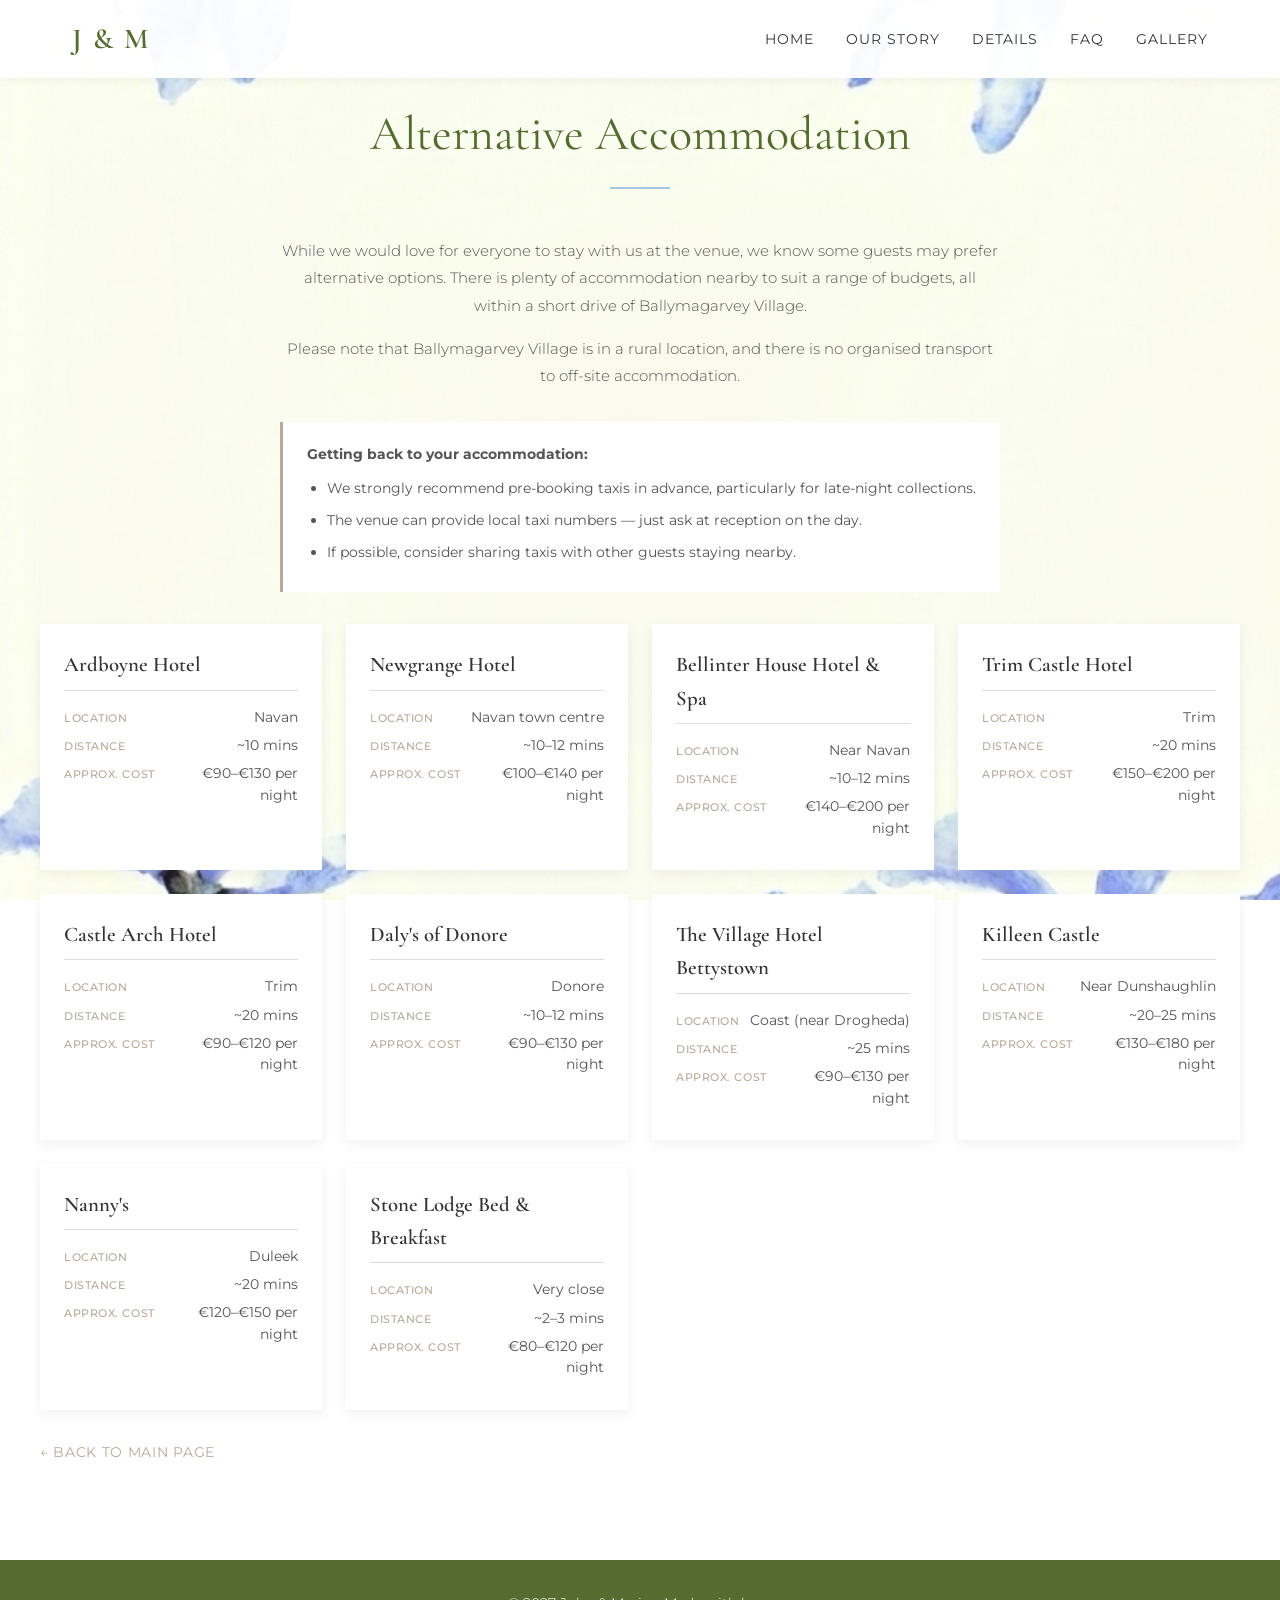
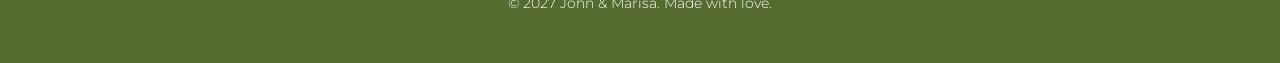
==== alternative-accommodation.html @ 8f93938e "added alternative accommodations page and populated gallery" ====
<!DOCTYPE html>
<html lang="en">

<head>
    <meta charset="UTF-8">
    <meta name="viewport" content="width=device-width, initial-scale=1.0">
    <title>Alternative Accommodation | John & Marisa</title>
    <link rel="preconnect" href="https://fonts.googleapis.com">
    <link rel="preconnect" href="https://fonts.gstatic.com" crossorigin>
    <link
        href="https://fonts.googleapis.com/css2?family=Cormorant+Garamond:ital,wght@0,300;0,400;0,600;1,400&family=Montserrat:wght@300;400;500&display=swap"
        rel="stylesheet">
    <link rel="stylesheet" href="styles.css">
    <style>
        .accom-intro {
            max-width: 720px;
            margin: 0 auto 1rem;
            text-align: center;
            line-height: 1.8;
            color: var(--text, #555);
            font-family: 'Montserrat', sans-serif;
            font-size: 0.95rem;
        }

        .taxi-notice {
            background: var(--white, #fff);
            border-left: 3px solid var(--primary, #b8a99a);
            padding: 1.25rem 1.5rem;
            margin: 2rem auto;
            max-width: 720px;
            font-family: 'Montserrat', sans-serif;
            font-size: 0.9rem;
            color: var(--text, #555);
            line-height: 1.8;
        }

        .taxi-notice ul {
            margin: 0.5rem 0 0 1.25rem;
            padding: 0;
        }

        .taxi-notice li {
            margin-bottom: 0.4rem;
        }

        .accom-grid {
            display: grid;
            grid-template-columns: repeat(auto-fill, minmax(260px, 1fr));
            gap: 1.5rem;
            margin-top: 2rem;
        }

        .accom-card {
            background: var(--white, #fff);
            padding: 1.5rem;
            box-shadow: 0 4px 12px rgba(0, 0, 0, 0.06);
            transition: transform 0.3s ease, box-shadow 0.3s ease;
        }

        .accom-card:hover {
            transform: translateY(-5px);
            box-shadow: 0 10px 20px rgba(0, 0, 0, 0.05);
        }

        .accom-card h3 {
            font-family: 'Cormorant Garamond', serif;
            font-size: 1.3rem;
            font-weight: 600;
            color: var(--dark, #333);
            margin: 0 0 1rem;
            padding-bottom: 0.5rem;
            border-bottom: 1px solid rgba(184, 169, 154, 0.4);
        }

        .accom-card .accom-row {
            display: flex;
            justify-content: space-between;
            align-items: baseline;
            font-family: 'Montserrat', sans-serif;
            font-size: 0.85rem;
            color: var(--text, #555);
            margin-bottom: 0.4rem;
        }

        .accom-card .accom-label {
            font-weight: 500;
            color: var(--primary, #b8a99a);
            text-transform: uppercase;
            font-size: 0.7rem;
            letter-spacing: 0.05em;
            margin-right: 0.5rem;
            white-space: nowrap;
        }

        .accom-card .accom-value {
            text-align: right;
        }

        .back-link {
            display: inline-block;
            margin-top: 2rem;
            font-family: 'Montserrat', sans-serif;
            font-size: 0.85rem;
            color: var(--primary, #b8a99a);
            text-decoration: none;
            letter-spacing: 0.05em;
            text-transform: uppercase;
        }

        .back-link:hover {
            text-decoration: underline;
        }
    </style>
</head>

<body>
    <nav id="navbar">
        <div class="nav-container">
            <a href="index.html" class="logo">J & M</a>
            <ul class="nav-links">
                <li><a href="index.html#home">Home</a></li>
                <li><a href="index.html#story">Our Story</a></li>
                <li><a href="index.html#details">Details</a></li>
                <li><a href="index.html#faq">FAQ</a></li>
                <li><a href="index.html#gallery">Gallery</a></li>
            </ul>
            <div class="hamburger">
                <span></span>
                <span></span>
                <span></span>
            </div>
        </div>
    </nav>

    <section class="section">
        <div class="container">
            <h2 class="section-title">Alternative Accommodation</h2>

            <p class="accom-intro">
                While we would love for everyone to stay with us at the venue, we know some guests may prefer
                alternative options. There is plenty of accommodation nearby to suit a range of budgets, all within
                a short drive of Ballymagarvey Village.
            </p>

            <p class="accom-intro">
                Please note that Ballymagarvey Village is in a rural location, and there is no organised transport
                to off-site accommodation.
            </p>

            <div class="taxi-notice">
                <strong>Getting back to your accommodation:</strong>
                <ul>
                    <li>We strongly recommend pre-booking taxis in advance, particularly for late-night collections.</li>
                    <li>The venue can provide local taxi numbers — just ask at reception on the day.</li>
                    <li>If possible, consider sharing taxis with other guests staying nearby.</li>
                </ul>
            </div>

            <div class="accom-grid">

                <div class="accom-card">
                    <h3>Ardboyne Hotel</h3>
                    <div class="accom-row"><span class="accom-label">Location</span><span class="accom-value">Navan</span></div>
                    <div class="accom-row"><span class="accom-label">Distance</span><span class="accom-value">~10 mins</span></div>
                    <div class="accom-row"><span class="accom-label">Approx. Cost</span><span class="accom-value">€90–€130 per night</span></div>
                </div>

                <div class="accom-card">
                    <h3>Newgrange Hotel</h3>
                    <div class="accom-row"><span class="accom-label">Location</span><span class="accom-value">Navan town centre</span></div>
                    <div class="accom-row"><span class="accom-label">Distance</span><span class="accom-value">~10–12 mins</span></div>
                    <div class="accom-row"><span class="accom-label">Approx. Cost</span><span class="accom-value">€100–€140 per night</span></div>
                </div>

                <div class="accom-card">
                    <h3>Bellinter House Hotel &amp; Spa</h3>
                    <div class="accom-row"><span class="accom-label">Location</span><span class="accom-value">Near Navan</span></div>
                    <div class="accom-row"><span class="accom-label">Distance</span><span class="accom-value">~10–12 mins</span></div>
                    <div class="accom-row"><span class="accom-label">Approx. Cost</span><span class="accom-value">€140–€200 per night</span></div>
                </div>

                <div class="accom-card">
                    <h3>Trim Castle Hotel</h3>
                    <div class="accom-row"><span class="accom-label">Location</span><span class="accom-value">Trim</span></div>
                    <div class="accom-row"><span class="accom-label">Distance</span><span class="accom-value">~20 mins</span></div>
                    <div class="accom-row"><span class="accom-label">Approx. Cost</span><span class="accom-value">€150–€200 per night</span></div>
                </div>

                <div class="accom-card">
                    <h3>Castle Arch Hotel</h3>
                    <div class="accom-row"><span class="accom-label">Location</span><span class="accom-value">Trim</span></div>
                    <div class="accom-row"><span class="accom-label">Distance</span><span class="accom-value">~20 mins</span></div>
                    <div class="accom-row"><span class="accom-label">Approx. Cost</span><span class="accom-value">€90–€120 per night</span></div>
                </div>

                <div class="accom-card">
                    <h3>Daly's of Donore</h3>
                    <div class="accom-row"><span class="accom-label">Location</span><span class="accom-value">Donore</span></div>
                    <div class="accom-row"><span class="accom-label">Distance</span><span class="accom-value">~10–12 mins</span></div>
                    <div class="accom-row"><span class="accom-label">Approx. Cost</span><span class="accom-value">€90–€130 per night</span></div>
                </div>

                <div class="accom-card">
                    <h3>The Village Hotel Bettystown</h3>
                    <div class="accom-row"><span class="accom-label">Location</span><span class="accom-value">Coast (near Drogheda)</span></div>
                    <div class="accom-row"><span class="accom-label">Distance</span><span class="accom-value">~25 mins</span></div>
                    <div class="accom-row"><span class="accom-label">Approx. Cost</span><span class="accom-value">€90–€130 per night</span></div>
                </div>

                <div class="accom-card">
                    <h3>Killeen Castle</h3>
                    <div class="accom-row"><span class="accom-label">Location</span><span class="accom-value">Near Dunshaughlin</span></div>
                    <div class="accom-row"><span class="accom-label">Distance</span><span class="accom-value">~20–25 mins</span></div>
                    <div class="accom-row"><span class="accom-label">Approx. Cost</span><span class="accom-value">€130–€180 per night</span></div>
                </div>

                <div class="accom-card">
                    <h3>Nanny's</h3>
                    <div class="accom-row"><span class="accom-label">Location</span><span class="accom-value">Duleek</span></div>
                    <div class="accom-row"><span class="accom-label">Distance</span><span class="accom-value">~20 mins</span></div>
                    <div class="accom-row"><span class="accom-label">Approx. Cost</span><span class="accom-value">€120–€150 per night</span></div>
                </div>

                <div class="accom-card">
                    <h3>Stone Lodge Bed &amp; Breakfast</h3>
                    <div class="accom-row"><span class="accom-label">Location</span><span class="accom-value">Very close</span></div>
                    <div class="accom-row"><span class="accom-label">Distance</span><span class="accom-value">~2–3 mins</span></div>
                    <div class="accom-row"><span class="accom-label">Approx. Cost</span><span class="accom-value">€80–€120 per night</span></div>
                </div>

            </div>

            <a href="index.html" class="back-link">← Back to main page</a>
        </div>
    </section>

    <footer>
        <p>&copy; 2027 John &amp; Marisa. Made with love.</p>
    </footer>

    <script src="script-accommodation.js"></script>
</body>

</html>
---- styles.css ----
:root {
    /* Color Palette - Classic Minimalist */
    --primary-color: #556B2F;
    /* Olive Green */
    --secondary-color: #A4C8E1;
    /* Baby Blue Accent */
    --bg-color: #FFFFFF;
    /* White */
    --bg-alt-color: #F9FAF9;
    /* Very light off-white/green tint for sections */
    --text-color: #333333;
    --text-light: #666666;
    --white: #FFFFFF;

    /* Typography */
    --font-heading: 'Cormorant Garamond', serif;
    --font-body: 'Montserrat', sans-serif;

    /* Spacing */
    --spacing-sm: 1rem;
    --spacing-md: 2rem;
    --spacing-lg: 4rem;
    --container-width: 1200px;
}

* {
    margin: 0;
    padding: 0;
    box-sizing: border-box;
}

html {
    scroll-behavior: smooth;
}

body {
    font-family: var(--font-body);
    color: var(--text-color);
    line-height: 1.6;
    background: linear-gradient(rgba(255, 255, 255, 0.1), rgba(255, 255, 255, 0.1)), url('WeddingBackgroundPortrait.png');
    background-size: cover;
    background-position: center;
    background-attachment: fixed;
}

/* Typography */
h1,
h2,
h3 {
    font-family: var(--font-heading);
    font-weight: 400;
}

h1 {
    font-size: 4rem;
    margin-bottom: 1rem;
    line-height: 1.1;
}

h2.section-title {
    font-size: 3rem;
    text-align: center;
    margin-bottom: 3rem;
    color: var(--primary-color);
    position: relative;
    padding-bottom: 1rem;
}

h2.section-title::after {
    content: '';
    position: absolute;
    bottom: 0;
    left: 50%;
    transform: translateX(-50%);
    width: 60px;
    height: 2px;
    background-color: var(--secondary-color);
}

h3 {
    font-size: 1.5rem;
    margin-bottom: 0.5rem;
    color: var(--primary-color);
}

p {
    margin-bottom: 1rem;
    font-weight: 300;
}

/* Navigation */
#navbar {
    position: fixed;
    top: 0;
    width: 100%;
    background-color: rgba(255, 255, 255, 0.95);
    box-shadow: 0 2px 10px rgba(0, 0, 0, 0.05);
    z-index: 1000;
    padding: 1rem 0;
    transition: all 0.3s ease;
}

.nav-container {
    max-width: var(--container-width);
    margin: 0 auto;
    display: flex;
    justify-content: space-between;
    align-items: center;
    padding: 0 2rem;
}

.logo {
    font-family: var(--font-heading);
    font-size: 1.8rem;
    color: var(--primary-color);
    text-decoration: none;
    font-weight: 600;
    letter-spacing: 2px;
}

.nav-links {
    display: flex;
    list-style: none;
    gap: 2rem;
    align-items: center;
}

.nav-links a {
    text-decoration: none;
    color: var(--text-color);
    font-size: 0.9rem;
    text-transform: uppercase;
    letter-spacing: 1px;
    transition: color 0.3s;
}

.nav-links a:hover {
    color: var(--primary-color);
}

.rsvp-btn {
    background-color: var(--primary-color);
    color: var(--white) !important;
    padding: 0.5rem 1.5rem;
    border-radius: 2px;
    transition: background-color 0.3s;
}

.rsvp-btn:hover {
    background-color: #445525;
}

/* Hero Section */
.hero {
    height: 100vh;
    display: flex;
    align-items: center;
    text-align: center;
    padding-top: 60px;
    background: linear-gradient(rgba(255, 255, 255, 0.1), rgba(255, 255, 255, 0.1)), url('JohnAndMarisaSaveTheDatePortrait.png');
    background-size: cover;
    background-position: center;
}

.hero-content {
    background-color: rgba(255, 255, 255, 0.85);
    padding: 3rem;
    border: 1px solid var(--secondary-color);
    max-width: 800px;
    animation: fadeIn 1.5s ease-out;
}

.subtitle {
    text-transform: uppercase;
    letter-spacing: 3px;
    color: var(--text-light);
    font-size: 0.9rem;
}

.date {
    font-size: 1.5rem;
    font-family: var(--font-heading);
    color: var(--primary-color);
    margin-top: 1rem;
}

.location {
    font-size: 1.1rem;
    margin-bottom: 2rem;
}

/* Countdown */
#countdown {
    display: flex;
    justify-content: center;
    gap: 2rem;
    margin-top: 1rem;
}

#countdown-section {
    padding: 3rem 2rem;
    background-color: rgba(255, 255, 255, 0.9);
    border-bottom: 1px solid var(--secondary-color);
}

.time-box {
    display: flex;
    flex-direction: column;
    align-items: center;
}

.time-box span:first-child {
    font-family: var(--font-heading);
    font-size: 2rem;
    color: var(--primary-color);
    line-height: 1;
}

.time-box .label {
    font-size: 0.7rem;
    text-transform: uppercase;
    letter-spacing: 1px;
    color: var(--text-light);
}

/* Sections */
.section {
    padding: 6rem 2rem;
    background-color: transparent;
}

.alt-bg {
    background-color: transparent;
}

.container {
    max-width: var(--container-width);
    margin: 0 auto;
}

/* Story */
.story-content {
    max-width: 800px;
    margin: 0 auto;
    text-align: center;
    background-color: rgba(255, 255, 255, 0.85);
    padding: 3rem;
    border: 1px solid var(--secondary-color);
}

.story-content p {
    font-size: 1.2rem;
    margin-bottom: 2rem;
}

.story-image-container {
    width: 100%;
    max-width: 600px;
    margin: 2rem auto 0;
    overflow: hidden;
    border-radius: 4px;
    box-shadow: 0 4px 15px rgba(0, 0, 0, 0.1);
}

.story-image {
    width: 100%;
    height: auto;
    display: block;
    transition: transform 0.5s ease;
}

.story-image:hover {
    transform: scale(1.03);
}

/* Details */
.details-grid {
    display: grid;
    grid-template-columns: repeat(auto-fit, minmax(300px, 1fr));
    gap: 2rem;
    text-align: center;
}

.detail-card {
    background: var(--white);
    padding: 2rem;
    border: 1px solid #eee;
    transition: transform 0.3s;
}

.detail-card:hover {
    transform: translateY(-5px);
    box-shadow: 0 10px 20px rgba(0, 0, 0, 0.05);
}

/* FAQ Accordion */
.faq-container {
    max-width: 800px;
    margin: 0 auto;
    background-color: rgba(255, 255, 255, 0.85);
    padding: 2rem;
    border: 1px solid var(--secondary-color);
}

.faq-item {
    border-bottom: 1px solid #eee;
}

.faq-item:last-child {
    border-bottom: none;
}

.faq-question {
    width: 100%;
    padding: 1.5rem 0;
    background: none;
    border: none;
    display: flex;
    justify-content: space-between;
    align-items: center;
    font-family: var(--font-heading);
    font-size: 1.25rem;
    color: var(--primary-color);
    cursor: pointer;
    text-align: left;
    transition: color 0.3s;
}

.faq-question:hover {
    color: var(--secondary-color);
}

.faq-question .icon {
    font-size: 1.5rem;
    font-weight: 300;
    transition: transform 0.3s;
}

.faq-item.active .faq-question .icon {
    transform: rotate(45deg);
}

.faq-answer {
    max-height: 0;
    overflow: hidden;
    transition: max-height 0.3s ease-out, padding 0.3s ease;
}

.faq-item.active .faq-answer {
    max-height: 500px; /* Adjust based on content */
    padding-bottom: 1.5rem;
}

.faq-answer p {
    font-size: 1rem;
    margin-bottom: 0;
    color: var(--text-color);
}

/* Gallery */
.gallery-grid {
    display: grid;
    grid-template-columns: repeat(auto-fill, minmax(250px, 1fr));
    gap: 1rem;
}

@media (max-width: 768px) {
    .gallery-grid {
        grid-template-columns: repeat(auto-fill, minmax(150px, 1fr));
        gap: 0.75rem;
    }
}

@media (max-width: 480px) {
    .gallery-grid {
        grid-template-columns: repeat(2, 1fr);
        gap: 0.5rem;
    }
}

.gallery-item {
    height: 250px;
    background-color: #ddd;
    background-size: cover;
    background-position: center;
    background-repeat: no-repeat;
    transition: opacity 0.3s;
    cursor: pointer;
}

@media (max-width: 768px) {
    .gallery-item {
        height: 150px;
    }
}

@media (max-width: 480px) {
    .gallery-item {
        height: 120px;
    }
}

.gallery-item:hover {
    opacity: 0.8;
}

/* Registry */
.honeymoon-text {
    text-align: center;
    max-width: 600px;
    margin: 0 auto 3rem;
}

.honeymoon-links {
    display: flex;
    justify-content: center;
    gap: 2rem;
    flex-wrap: wrap;
}

.honeymoon-btn {
    display: inline-block;
    padding: 1rem 2rem;
    border: 1px solid var(--primary-color);
    color: var(--primary-color);
    text-decoration: none;
    text-transform: uppercase;
    letter-spacing: 1px;
    transition: all 0.3s;
}

.honeymoon-btn:hover {
    background-color: var(--primary-color);
    color: var(--white);
}

/* RSVP Form */
#rsvp-form {
    max-width: 600px;
    margin: 0 auto;
    background: var(--bg-alt-color);
    padding: 3rem;
    border-radius: 4px;
}

.form-group {
    margin-bottom: 1.5rem;
}

input,
select,
textarea {
    width: 100%;
    padding: 1rem;
    border: 1px solid #ddd;
    background: var(--white);
    font-family: var(--font-body);
    font-size: 1rem;
    outline: none;
    transition: border-color 0.3s;
}

input:focus,
select:focus,
textarea:focus {
    border-color: var(--secondary-color);
}

textarea {
    height: 150px;
    resize: vertical;
}

.submit-btn {
    width: 100%;
    padding: 1rem;
    background-color: var(--primary-color);
    color: var(--white);
    border: none;
    font-size: 1rem;
    text-transform: uppercase;
    letter-spacing: 2px;
    cursor: pointer;
    transition: background-color 0.3s;
}

.submit-btn:hover {
    background-color: #445525;
}

/* Footer */
footer {
    text-align: center;
    padding: 2rem;
    background-color: var(--primary-color);
    color: var(--white);
    font-size: 0.9rem;
}

/* Mobile Responsive */
.hamburger {
    display: none;
    cursor: pointer;
}

.hamburger span {
    display: block;
    width: 25px;
    height: 3px;
    background-color: var(--primary-color);
    margin: 5px 0;
}

@media (max-width: 768px) {
    h1 {
        font-size: 2.5rem;
    }

    .hamburger {
        display: block;
    }

    .nav-links {
        position: fixed;
        right: -100%;
        top: 70px;
        height: calc(100vh - 70px);
        background-color: var(--white);
        flex-direction: column;
        width: 100%;
        padding-top: 2rem;
        transition: right 0.3s ease;
    }

    .nav-links.active {
        right: 0;
    }

    .hero-content {
        margin: 1rem;
        padding: 2rem 1rem;
    }
}

@keyframes fadeIn {
    from {
        opacity: 0;
        transform: translateY(20px);
    }

    to {
        opacity: 1;
        transform: translateY(0);
    }
}
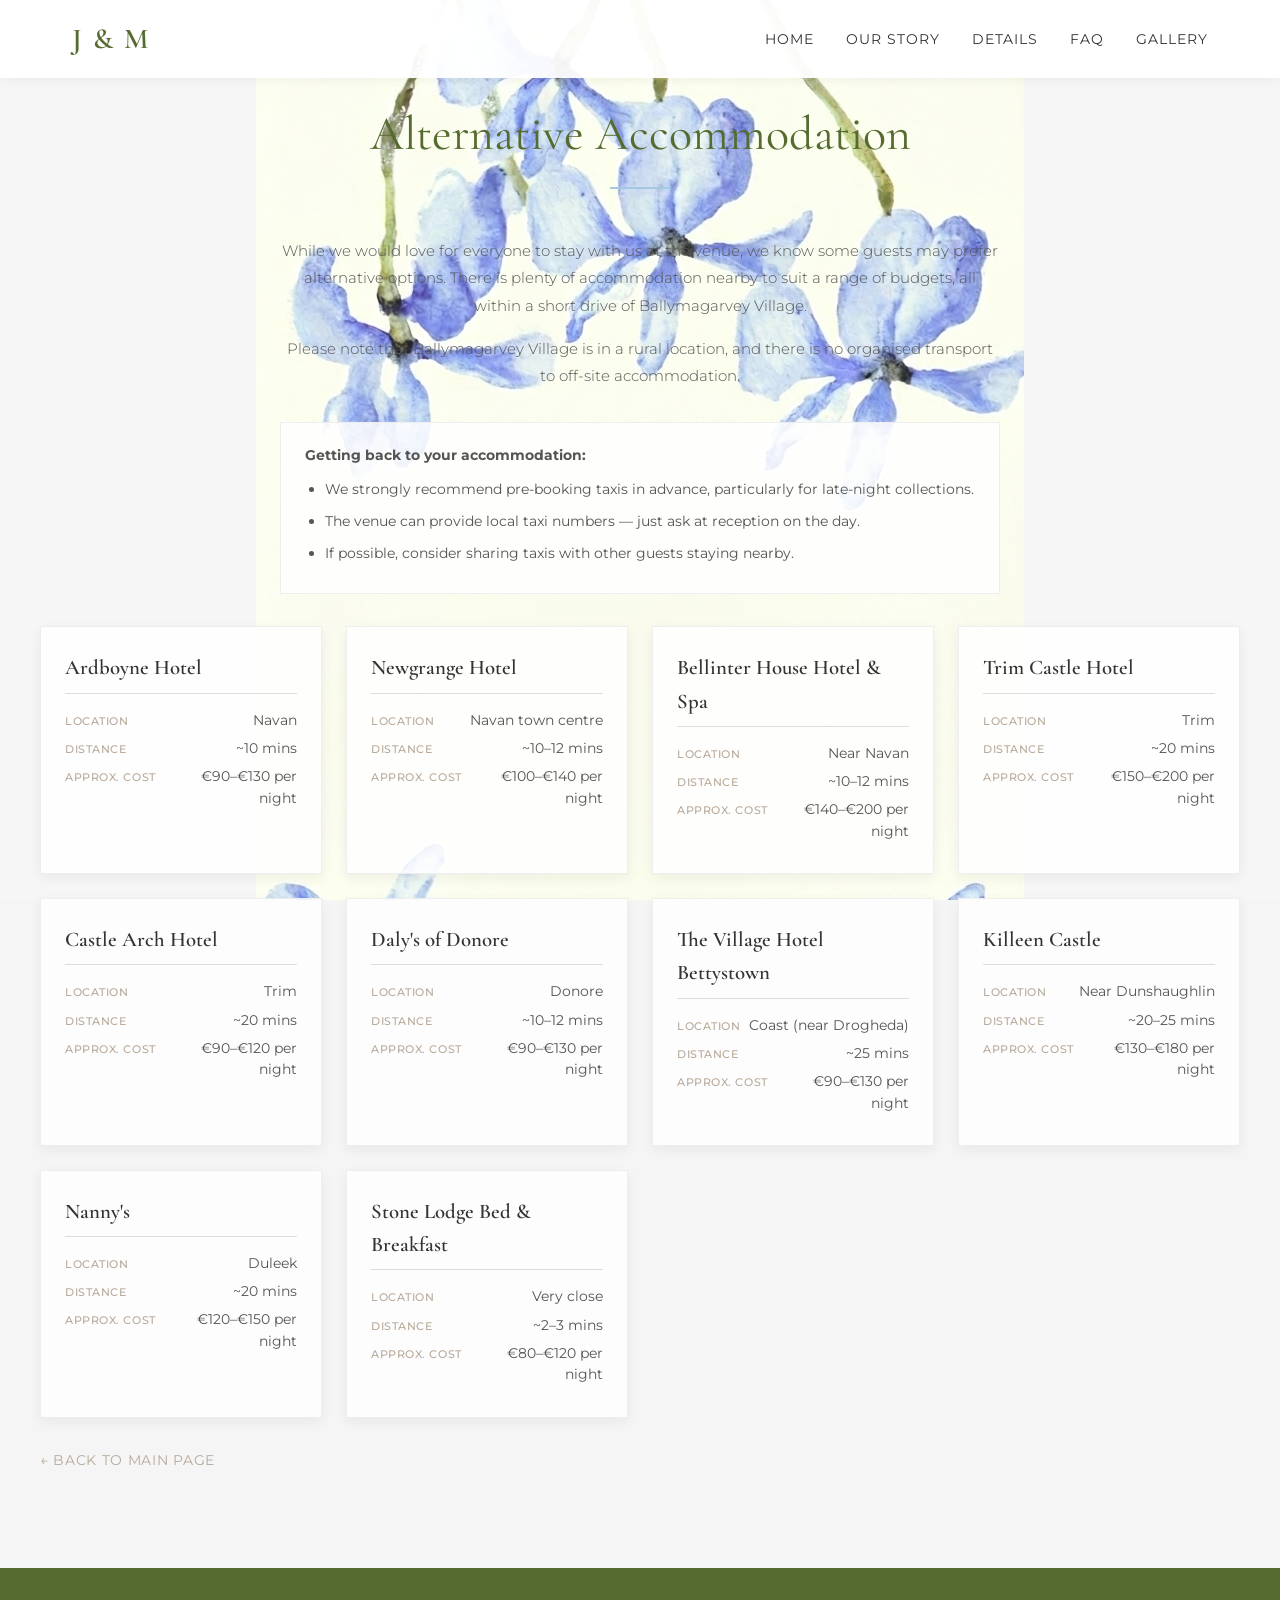
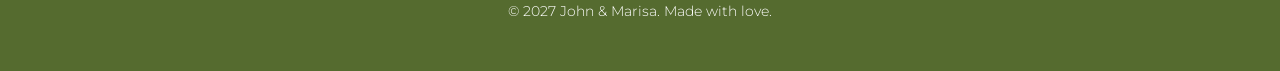
==== commit 5c9e21d6: "fixed cards transparency" ====
--- a/alternative-accommodation.html
+++ b/alternative-accommodation.html
@@ -23,7 +23,7 @@
         }
 
         .taxi-notice {
-            background: var(--white, #fff);
+            background: rgba(255, 255, 255, 0.85);
             border-left: 3px solid var(--primary, #b8a99a);
             padding: 1.25rem 1.5rem;
             margin: 2rem auto;
@@ -32,6 +32,7 @@
             font-size: 0.9rem;
             color: var(--text, #555);
             line-height: 1.8;
+            border: 1px solid #eee;
         }
 
         .taxi-notice ul {
@@ -51,10 +52,11 @@
         }
 
         .accom-card {
-            background: var(--white, #fff);
+            background: rgba(255, 255, 255, 0.85);
             padding: 1.5rem;
             box-shadow: 0 4px 12px rgba(0, 0, 0, 0.06);
             transition: transform 0.3s ease, box-shadow 0.3s ease;
+            border: 1px solid #eee;
         }
 
         .accom-card:hover {
--- a/styles.css
+++ b/styles.css
@@ -38,9 +38,19 @@
     color: var(--text-color);
     line-height: 1.6;
     background: linear-gradient(rgba(255, 255, 255, 0.1), rgba(255, 255, 255, 0.1)), url('WeddingBackgroundPortrait.png');
-    background-size: cover;
-    background-position: center;
+    background-size: auto;
+    background-position: top center;
     background-attachment: fixed;
+    background-repeat: repeat-y;
+    background-color: #f5f5f5;
+}
+
+@media (max-width: 768px) {
+    body {
+        background-attachment: scroll;
+        background-size: auto;
+        background-repeat: repeat-y;
+    }
 }
 
 /* Typography */
@@ -282,7 +292,7 @@
 }
 
 .detail-card {
-    background: var(--white);
+    background: rgba(255, 255, 255, 0.85);
     padding: 2rem;
     border: 1px solid #eee;
     transition: transform 0.3s;
@@ -362,12 +372,14 @@
     display: grid;
     grid-template-columns: repeat(auto-fill, minmax(250px, 1fr));
     gap: 1rem;
+    auto-rows: 250px;
 }
 
 @media (max-width: 768px) {
     .gallery-grid {
         grid-template-columns: repeat(auto-fill, minmax(150px, 1fr));
         gap: 0.75rem;
+        auto-rows: 150px;
     }
 }
 
@@ -375,28 +387,29 @@
     .gallery-grid {
         grid-template-columns: repeat(2, 1fr);
         gap: 0.5rem;
+        auto-rows: 120px;
     }
 }
 
 .gallery-item {
-    height: 250px;
-    background-color: #ddd;
-    background-size: cover;
-    background-position: center;
-    background-repeat: no-repeat;
+    width: 100%;
+    height: 100%;
+    object-fit: cover;
+    object-position: center;
+    display: block;
     transition: opacity 0.3s;
     cursor: pointer;
 }
 
 @media (max-width: 768px) {
     .gallery-item {
-        height: 150px;
+        height: auto;
     }
 }
 
 @media (max-width: 480px) {
     .gallery-item {
-        height: 120px;
+        height: auto;
     }
 }
 
